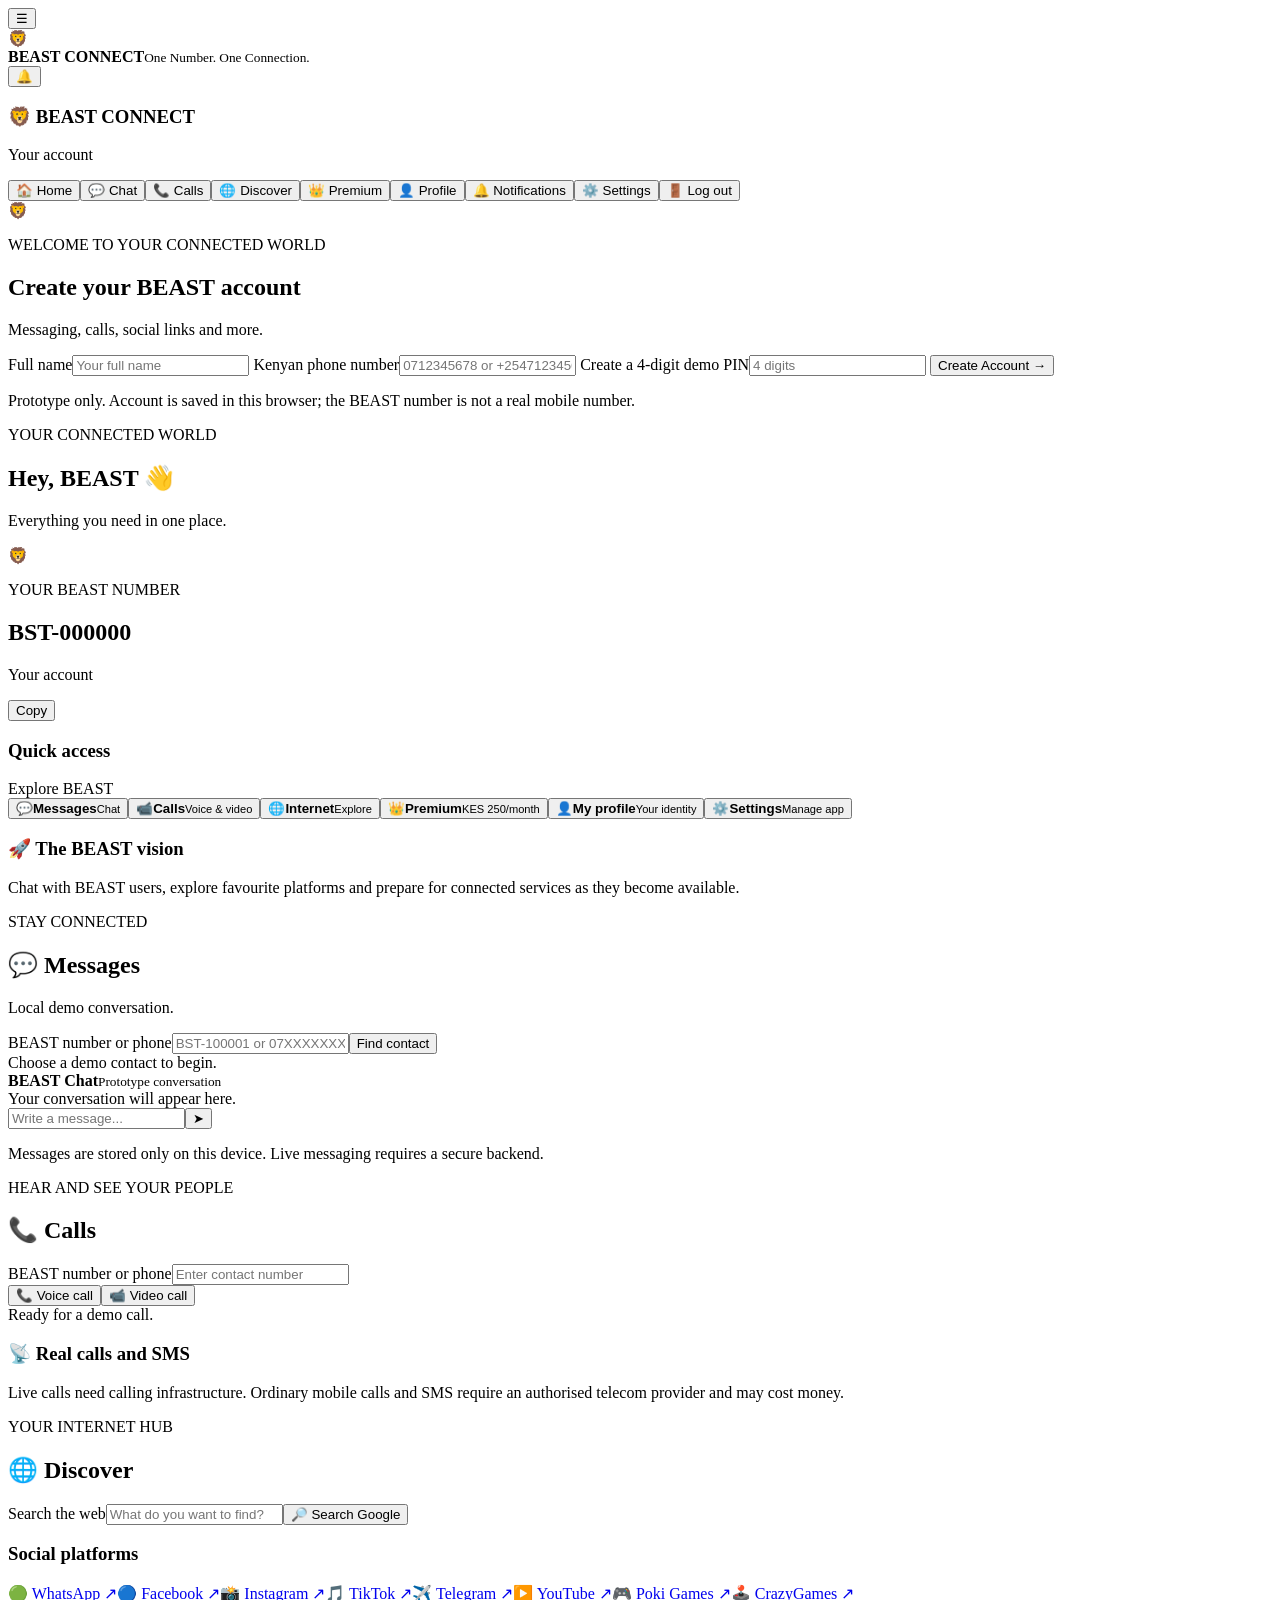
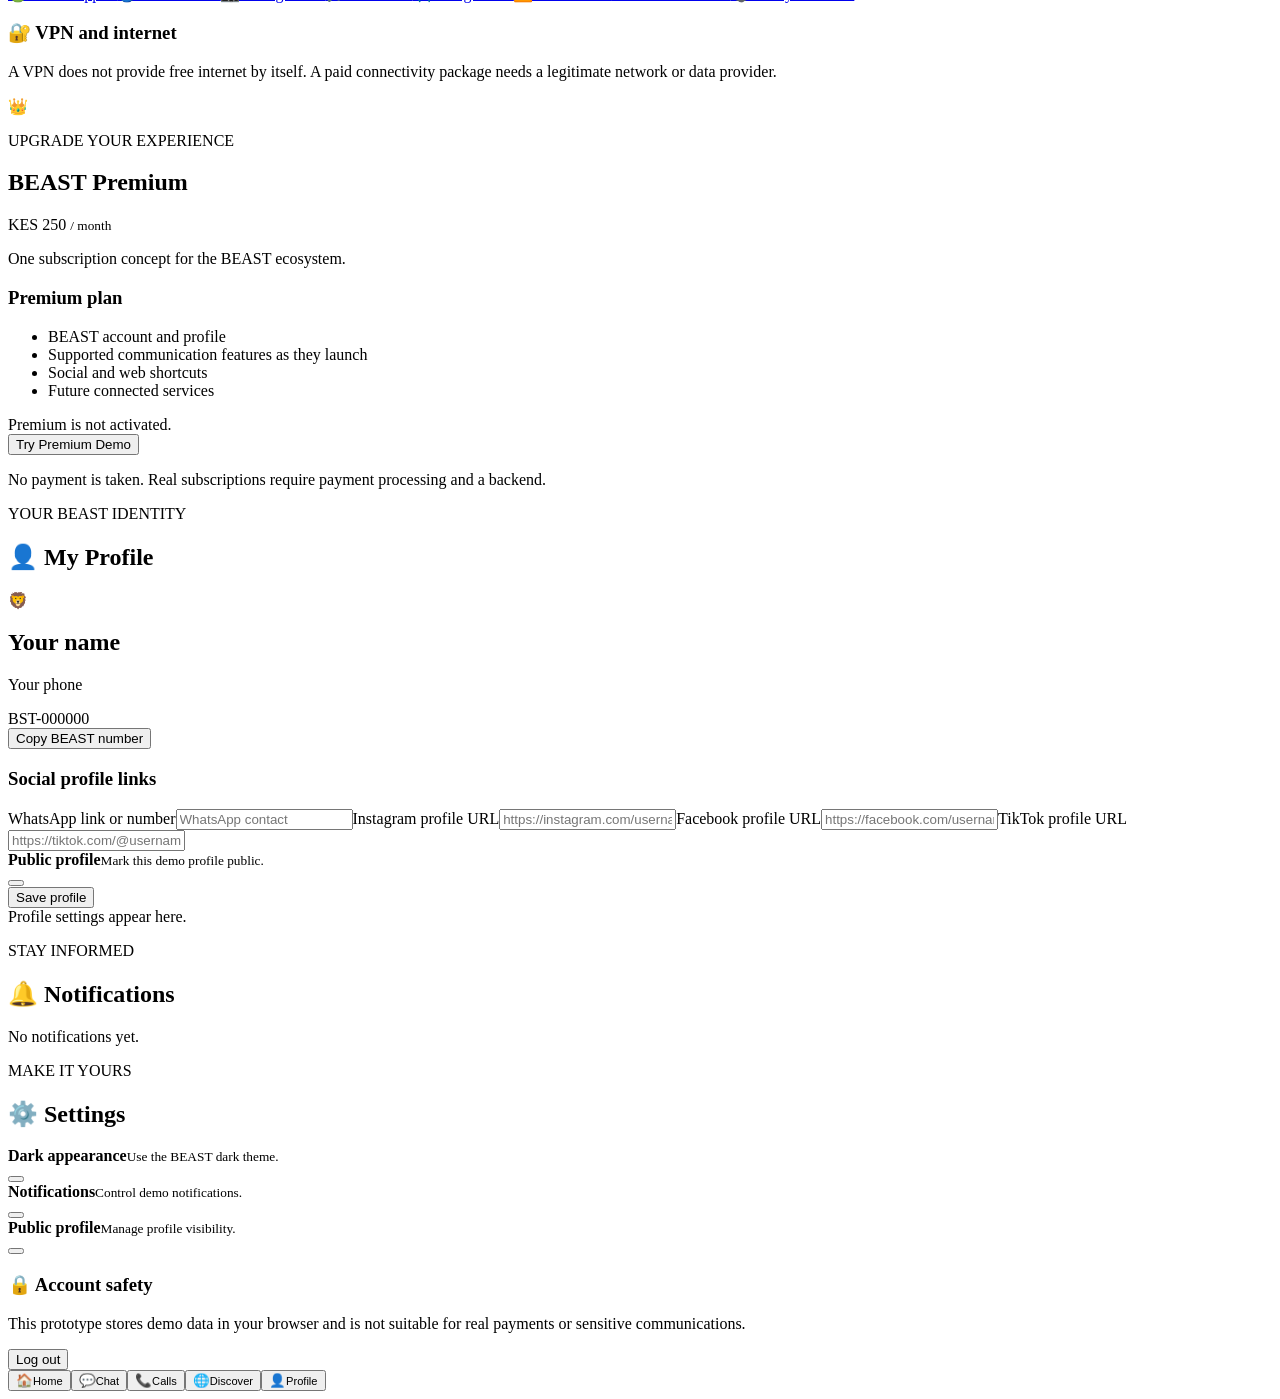
==== index.html @ 881a9bfa "Rename index-3.html to index.html" ====
<!doctype html>
<html lang="en"><head>
<meta charset="utf-8"><meta name="viewport" content="width=device-width,initial-scale=1">
<meta name="theme-color" content="#07110d"><title>BEAST CONNECT</title>
<link rel="stylesheet" href="style.css"><script src="app.js" defer></script>
</head><body>
<header class="topbar"><button id="menuBtn" class="icon" aria-label="Menu">☰</button><div class="brand">🦁 <div><b>BEAST CONNECT</b><small>One Number. One Connection.</small></div></div><button id="notificationBtn" class="icon" aria-label="Notifications">🔔<i id="notificationDot"></i></button></header>
<div id="drawerBackdrop" class="backdrop"></div><aside id="drawer" class="drawer"><h3>🦁 BEAST CONNECT</h3><p id="drawerIdentity">Your account</p>
<button data-go="home">🏠 Home</button><button data-go="chat">💬 Chat</button><button data-go="calls">📞 Calls</button><button data-go="discover">🌐 Discover</button><button data-go="premium">👑 Premium</button><button data-go="profile">👤 Profile</button><button data-go="notifications">🔔 Notifications</button><button data-go="settings">⚙️ Settings</button><button id="logoutBtn">🚪 Log out</button></aside>
<main>
<section id="registerScreen" class="register"><form id="registerForm" class="card register-card"><div class="logo">🦁</div><p class="eyebrow">WELCOME TO YOUR CONNECTED WORLD</p><h2>Create your BEAST account</h2><p class="muted">Messaging, calls, social links and more.</p>
<label for="registerName">Full name</label><input id="registerName" required maxlength="60" autocomplete="name" placeholder="Your full name">
<label for="registerPhone">Kenyan phone number</label><input id="registerPhone" required autocomplete="tel" placeholder="0712345678 or +254712345678">
<label for="registerPin">Create a 4-digit demo PIN</label><input id="registerPin" required type="password" inputmode="numeric" maxlength="4" pattern="[0-9]{4}" placeholder="4 digits">
<button id="registerBtn" class="primary" type="submit">Create Account →</button><p class="tiny">Prototype only. Account is saved in this browser; the BEAST number is not a real mobile number.</p></form></section>
<div id="appContent" class="hidden">
<section id="home" class="screen active"><div class="welcome"><div><p class="eyebrow">YOUR CONNECTED WORLD</p><h2>Hey, <span id="greeting">BEAST</span> 👋</h2><p class="muted">Everything you need in one place.</p></div><div id="homeAvatar" class="avatar">🦁</div></div>
<div class="number-card"><div><p class="eyebrow">YOUR BEAST NUMBER</p><h2 id="homeBeastNumber">BST-000000</h2><p id="homeUserName">Your account</p></div><button id="copyNumberBtn" class="light">Copy</button></div>
<div class="section-title"><h3>Quick access</h3><span>Explore BEAST</span></div><div class="grid">
<button class="tile" data-go="chat"><span>💬</span><b>Messages</b><small>Chat</small></button><button class="tile" data-go="calls"><span>📹</span><b>Calls</b><small>Voice &amp; video</small></button><button class="tile" data-go="discover"><span>🌐</span><b>Internet</b><small>Explore</small></button><button class="tile" data-go="premium"><span>👑</span><b>Premium</b><small>KES 250/month</small></button><button class="tile" data-go="profile"><span>👤</span><b>My profile</b><small>Your identity</small></button><button class="tile" data-go="settings"><span>⚙️</span><b>Settings</b><small>Manage app</small></button></div>
<div class="panel"><h3>🚀 The BEAST vision</h3><p>Chat with BEAST users, explore favourite platforms and prepare for connected services as they become available.</p></div></section>
<section id="chat" class="screen"><p class="eyebrow">STAY CONNECTED</p><h2>💬 Messages</h2><p class="muted">Local demo conversation.</p><div class="panel"><label for="contactSearch">BEAST number or phone</label><input id="contactSearch" placeholder="BST-100001 or 07XXXXXXXX"><button id="searchContactBtn" class="primary">Find contact</button><div id="contactSearchResult" class="result">Choose a demo contact to begin.</div></div>
<div class="chat panel"><div class="chat-head"><b id="chatContactName">BEAST Chat</b><small>Prototype conversation</small></div><div id="chatWindow" class="chat-window"><div class="empty">Your conversation will appear here.</div></div><form id="chatForm" class="chat-form"><input id="chatMessage" placeholder="Write a message..." maxlength="1000"><button type="submit">➤</button></form></div><p class="tiny">Messages are stored only on this device. Live messaging requires a secure backend.</p></section>
<section id="calls" class="screen"><p class="eyebrow">HEAR AND SEE YOUR PEOPLE</p><h2>📞 Calls</h2><div class="panel"><label for="callNumber">BEAST number or phone</label><input id="callNumber" placeholder="Enter contact number"><div class="two"><button id="voiceCallBtn" class="primary">📞 Voice call</button><button id="videoCallBtn" class="secondary">📹 Video call</button></div><div id="callStatus" class="result">Ready for a demo call.</div></div><div class="panel"><h3>📡 Real calls and SMS</h3><p>Live calls need calling infrastructure. Ordinary mobile calls and SMS require an authorised telecom provider and may cost money.</p></div></section>
<section id="discover" class="screen"><p class="eyebrow">YOUR INTERNET HUB</p><h2>🌐 Discover</h2><div class="panel"><label for="webSearch">Search the web</label><input id="webSearch" type="search" placeholder="What do you want to find?"><button id="googleSearchBtn" class="primary">🔎 Search Google</button></div>
<div class="section-title"><h3>Social platforms</h3></div><div class="platforms"><a href="https://www.whatsapp.com/" target="_blank" rel="noopener">🟢 WhatsApp ↗</a><a href="https://www.facebook.com/" target="_blank" rel="noopener">🔵 Facebook ↗</a><a href="https://www.instagram.com/" target="_blank" rel="noopener">📸 Instagram ↗</a><a href="https://www.tiktok.com/" target="_blank" rel="noopener">🎵 TikTok ↗</a><a href="https://web.telegram.org/" target="_blank" rel="noopener">✈️ Telegram ↗</a><a href="https://www.youtube.com/" target="_blank" rel="noopener">▶️ YouTube ↗</a><a href="https://poki.com/" target="_blank" rel="noopener">🎮 Poki Games ↗</a><a href="https://www.crazygames.com/" target="_blank" rel="noopener">🕹️ CrazyGames ↗</a></div><div class="panel"><h3>🔐 VPN and internet</h3><p>A VPN does not provide free internet by itself. A paid connectivity package needs a legitimate network or data provider.</p></div></section>
<section id="premium" class="screen"><div class="premium"><div class="crown">👑</div><p class="eyebrow">UPGRADE YOUR EXPERIENCE</p><h2>BEAST Premium</h2><div class="price">KES 250 <small>/ month</small></div><p>One subscription concept for the BEAST ecosystem.</p></div><div class="panel"><h3>Premium plan</h3><ul><li>BEAST account and profile</li><li>Supported communication features as they launch</li><li>Social and web shortcuts</li><li>Future connected services</li></ul><div id="subscriptionStatus" class="result">Premium is not activated.</div><button id="subscribeBtn" class="primary">Try Premium Demo</button><p class="tiny">No payment is taken. Real subscriptions require payment processing and a backend.</p></div></section>
<section id="profile" class="screen"><p class="eyebrow">YOUR BEAST IDENTITY</p><h2>👤 My Profile</h2><div class="profile"><div id="profileBigAvatar" class="profile-avatar">🦁</div><h2 id="profileName">Your name</h2><p id="profilePhone" class="muted">Your phone</p><div id="profileBeastNumber" class="profile-number">BST-000000</div><button id="copyProfileNumber" class="secondary">Copy BEAST number</button></div>
<div class="panel"><h3>Social profile links</h3><label for="profileWhatsapp">WhatsApp link or number</label><input id="profileWhatsapp" placeholder="WhatsApp contact"><label for="profileInstagram">Instagram profile URL</label><input id="profileInstagram" type="url" placeholder="https://instagram.com/username"><label for="profileFacebook">Facebook profile URL</label><input id="profileFacebook" type="url" placeholder="https://facebook.com/username"><label for="profileTiktok">TikTok profile URL</label><input id="profileTiktok" type="url" placeholder="https://tiktok.com/@username"><div class="setting-row"><div><b>Public profile</b><small>Mark this demo profile public.</small></div><button id="publicProfileToggle" class="toggle" aria-pressed="false"></button></div><button id="saveProfileBtn" class="primary">Save profile</button><div id="publicProfileResult" class="result">Profile settings appear here.</div></div></section>
<section id="notifications" class="screen"><p class="eyebrow">STAY INFORMED</p><h2>🔔 Notifications</h2><div id="notificationList" class="notifications"><div class="empty">No notifications yet.</div></div></section>
<section id="settings" class="screen"><p class="eyebrow">MAKE IT YOURS</p><h2>⚙️ Settings</h2><div class="panel"><div class="setting-row"><div><b>Dark appearance</b><small>Use the BEAST dark theme.</small></div><button id="themeToggle" class="toggle on" aria-pressed="true"></button></div><div class="setting-row"><div><b>Notifications</b><small>Control demo notifications.</small></div><button id="notificationsToggle" class="toggle on" aria-pressed="true"></button></div><div class="setting-row"><div><b>Public profile</b><small>Manage profile visibility.</small></div><button id="settingsPublicToggle" class="toggle" aria-pressed="false"></button></div></div><div class="panel warning"><h3>🔒 Account safety</h3><p>This prototype stores demo data in your browser and is not suitable for real payments or sensitive communications.</p></div><button id="logoutBtnSettings" class="secondary">Log out</button></section>
</div></main>
<nav id="bottomNav" class="bottom-nav hidden"><button data-screen="home" class="active"><span>🏠</span><small>Home</small></button><button data-screen="chat"><span>💬</span><small>Chat</small></button><button data-screen="calls"><span>📞</span><small>Calls</small></button><button data-screen="discover"><span>🌐</span><small>Discover</small></button><button data-screen="profile"><span>👤</span><small>Profile</small></button></nav>
<div id="toast" class="toast" role="status" aria-live="polite"></div>
</body></html>
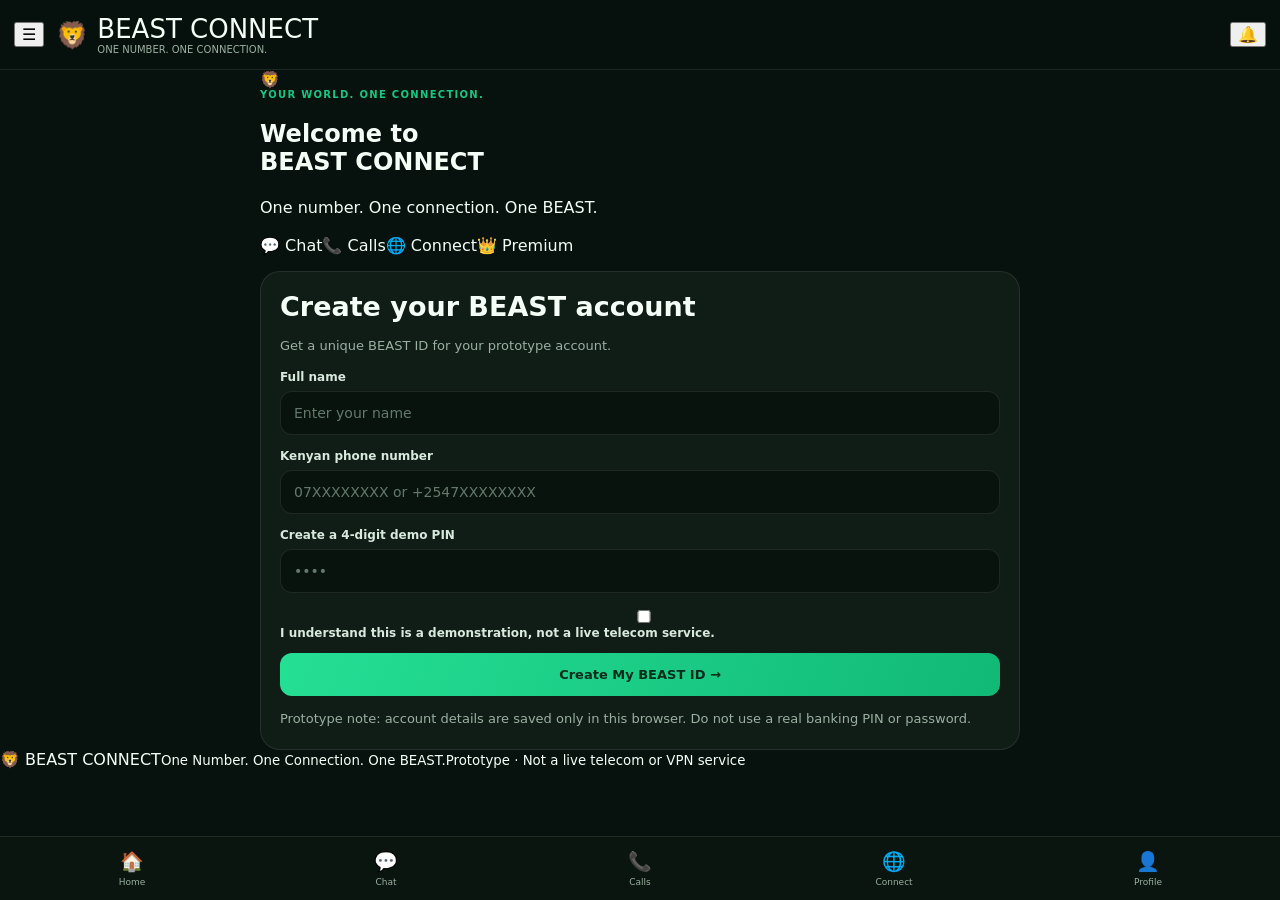
==== commit dd06bea7: "Update index.html" ====
--- a/index.html
+++ b/index.html
@@ -1,35 +1,254 @@
-<!doctype html>
-<html lang="en"><head>
-<meta charset="utf-8"><meta name="viewport" content="width=device-width,initial-scale=1">
-<meta name="theme-color" content="#07110d"><title>BEAST CONNECT</title>
-<link rel="stylesheet" href="style.css"><script src="app.js" defer></script>
-</head><body>
-<header class="topbar"><button id="menuBtn" class="icon" aria-label="Menu">☰</button><div class="brand">🦁 <div><b>BEAST CONNECT</b><small>One Number. One Connection.</small></div></div><button id="notificationBtn" class="icon" aria-label="Notifications">🔔<i id="notificationDot"></i></button></header>
-<div id="drawerBackdrop" class="backdrop"></div><aside id="drawer" class="drawer"><h3>🦁 BEAST CONNECT</h3><p id="drawerIdentity">Your account</p>
-<button data-go="home">🏠 Home</button><button data-go="chat">💬 Chat</button><button data-go="calls">📞 Calls</button><button data-go="discover">🌐 Discover</button><button data-go="premium">👑 Premium</button><button data-go="profile">👤 Profile</button><button data-go="notifications">🔔 Notifications</button><button data-go="settings">⚙️ Settings</button><button id="logoutBtn">🚪 Log out</button></aside>
-<main>
-<section id="registerScreen" class="register"><form id="registerForm" class="card register-card"><div class="logo">🦁</div><p class="eyebrow">WELCOME TO YOUR CONNECTED WORLD</p><h2>Create your BEAST account</h2><p class="muted">Messaging, calls, social links and more.</p>
-<label for="registerName">Full name</label><input id="registerName" required maxlength="60" autocomplete="name" placeholder="Your full name">
-<label for="registerPhone">Kenyan phone number</label><input id="registerPhone" required autocomplete="tel" placeholder="0712345678 or +254712345678">
-<label for="registerPin">Create a 4-digit demo PIN</label><input id="registerPin" required type="password" inputmode="numeric" maxlength="4" pattern="[0-9]{4}" placeholder="4 digits">
-<button id="registerBtn" class="primary" type="submit">Create Account →</button><p class="tiny">Prototype only. Account is saved in this browser; the BEAST number is not a real mobile number.</p></form></section>
-<div id="appContent" class="hidden">
-<section id="home" class="screen active"><div class="welcome"><div><p class="eyebrow">YOUR CONNECTED WORLD</p><h2>Hey, <span id="greeting">BEAST</span> 👋</h2><p class="muted">Everything you need in one place.</p></div><div id="homeAvatar" class="avatar">🦁</div></div>
-<div class="number-card"><div><p class="eyebrow">YOUR BEAST NUMBER</p><h2 id="homeBeastNumber">BST-000000</h2><p id="homeUserName">Your account</p></div><button id="copyNumberBtn" class="light">Copy</button></div>
-<div class="section-title"><h3>Quick access</h3><span>Explore BEAST</span></div><div class="grid">
-<button class="tile" data-go="chat"><span>💬</span><b>Messages</b><small>Chat</small></button><button class="tile" data-go="calls"><span>📹</span><b>Calls</b><small>Voice &amp; video</small></button><button class="tile" data-go="discover"><span>🌐</span><b>Internet</b><small>Explore</small></button><button class="tile" data-go="premium"><span>👑</span><b>Premium</b><small>KES 250/month</small></button><button class="tile" data-go="profile"><span>👤</span><b>My profile</b><small>Your identity</small></button><button class="tile" data-go="settings"><span>⚙️</span><b>Settings</b><small>Manage app</small></button></div>
-<div class="panel"><h3>🚀 The BEAST vision</h3><p>Chat with BEAST users, explore favourite platforms and prepare for connected services as they become available.</p></div></section>
-<section id="chat" class="screen"><p class="eyebrow">STAY CONNECTED</p><h2>💬 Messages</h2><p class="muted">Local demo conversation.</p><div class="panel"><label for="contactSearch">BEAST number or phone</label><input id="contactSearch" placeholder="BST-100001 or 07XXXXXXXX"><button id="searchContactBtn" class="primary">Find contact</button><div id="contactSearchResult" class="result">Choose a demo contact to begin.</div></div>
-<div class="chat panel"><div class="chat-head"><b id="chatContactName">BEAST Chat</b><small>Prototype conversation</small></div><div id="chatWindow" class="chat-window"><div class="empty">Your conversation will appear here.</div></div><form id="chatForm" class="chat-form"><input id="chatMessage" placeholder="Write a message..." maxlength="1000"><button type="submit">➤</button></form></div><p class="tiny">Messages are stored only on this device. Live messaging requires a secure backend.</p></section>
-<section id="calls" class="screen"><p class="eyebrow">HEAR AND SEE YOUR PEOPLE</p><h2>📞 Calls</h2><div class="panel"><label for="callNumber">BEAST number or phone</label><input id="callNumber" placeholder="Enter contact number"><div class="two"><button id="voiceCallBtn" class="primary">📞 Voice call</button><button id="videoCallBtn" class="secondary">📹 Video call</button></div><div id="callStatus" class="result">Ready for a demo call.</div></div><div class="panel"><h3>📡 Real calls and SMS</h3><p>Live calls need calling infrastructure. Ordinary mobile calls and SMS require an authorised telecom provider and may cost money.</p></div></section>
-<section id="discover" class="screen"><p class="eyebrow">YOUR INTERNET HUB</p><h2>🌐 Discover</h2><div class="panel"><label for="webSearch">Search the web</label><input id="webSearch" type="search" placeholder="What do you want to find?"><button id="googleSearchBtn" class="primary">🔎 Search Google</button></div>
-<div class="section-title"><h3>Social platforms</h3></div><div class="platforms"><a href="https://www.whatsapp.com/" target="_blank" rel="noopener">🟢 WhatsApp ↗</a><a href="https://www.facebook.com/" target="_blank" rel="noopener">🔵 Facebook ↗</a><a href="https://www.instagram.com/" target="_blank" rel="noopener">📸 Instagram ↗</a><a href="https://www.tiktok.com/" target="_blank" rel="noopener">🎵 TikTok ↗</a><a href="https://web.telegram.org/" target="_blank" rel="noopener">✈️ Telegram ↗</a><a href="https://www.youtube.com/" target="_blank" rel="noopener">▶️ YouTube ↗</a><a href="https://poki.com/" target="_blank" rel="noopener">🎮 Poki Games ↗</a><a href="https://www.crazygames.com/" target="_blank" rel="noopener">🕹️ CrazyGames ↗</a></div><div class="panel"><h3>🔐 VPN and internet</h3><p>A VPN does not provide free internet by itself. A paid connectivity package needs a legitimate network or data provider.</p></div></section>
-<section id="premium" class="screen"><div class="premium"><div class="crown">👑</div><p class="eyebrow">UPGRADE YOUR EXPERIENCE</p><h2>BEAST Premium</h2><div class="price">KES 250 <small>/ month</small></div><p>One subscription concept for the BEAST ecosystem.</p></div><div class="panel"><h3>Premium plan</h3><ul><li>BEAST account and profile</li><li>Supported communication features as they launch</li><li>Social and web shortcuts</li><li>Future connected services</li></ul><div id="subscriptionStatus" class="result">Premium is not activated.</div><button id="subscribeBtn" class="primary">Try Premium Demo</button><p class="tiny">No payment is taken. Real subscriptions require payment processing and a backend.</p></div></section>
-<section id="profile" class="screen"><p class="eyebrow">YOUR BEAST IDENTITY</p><h2>👤 My Profile</h2><div class="profile"><div id="profileBigAvatar" class="profile-avatar">🦁</div><h2 id="profileName">Your name</h2><p id="profilePhone" class="muted">Your phone</p><div id="profileBeastNumber" class="profile-number">BST-000000</div><button id="copyProfileNumber" class="secondary">Copy BEAST number</button></div>
-<div class="panel"><h3>Social profile links</h3><label for="profileWhatsapp">WhatsApp link or number</label><input id="profileWhatsapp" placeholder="WhatsApp contact"><label for="profileInstagram">Instagram profile URL</label><input id="profileInstagram" type="url" placeholder="https://instagram.com/username"><label for="profileFacebook">Facebook profile URL</label><input id="profileFacebook" type="url" placeholder="https://facebook.com/username"><label for="profileTiktok">TikTok profile URL</label><input id="profileTiktok" type="url" placeholder="https://tiktok.com/@username"><div class="setting-row"><div><b>Public profile</b><small>Mark this demo profile public.</small></div><button id="publicProfileToggle" class="toggle" aria-pressed="false"></button></div><button id="saveProfileBtn" class="primary">Save profile</button><div id="publicProfileResult" class="result">Profile settings appear here.</div></div></section>
-<section id="notifications" class="screen"><p class="eyebrow">STAY INFORMED</p><h2>🔔 Notifications</h2><div id="notificationList" class="notifications"><div class="empty">No notifications yet.</div></div></section>
-<section id="settings" class="screen"><p class="eyebrow">MAKE IT YOURS</p><h2>⚙️ Settings</h2><div class="panel"><div class="setting-row"><div><b>Dark appearance</b><small>Use the BEAST dark theme.</small></div><button id="themeToggle" class="toggle on" aria-pressed="true"></button></div><div class="setting-row"><div><b>Notifications</b><small>Control demo notifications.</small></div><button id="notificationsToggle" class="toggle on" aria-pressed="true"></button></div><div class="setting-row"><div><b>Public profile</b><small>Manage profile visibility.</small></div><button id="settingsPublicToggle" class="toggle" aria-pressed="false"></button></div></div><div class="panel warning"><h3>🔒 Account safety</h3><p>This prototype stores demo data in your browser and is not suitable for real payments or sensitive communications.</p></div><button id="logoutBtnSettings" class="secondary">Log out</button></section>
-</div></main>
-<nav id="bottomNav" class="bottom-nav hidden"><button data-screen="home" class="active"><span>🏠</span><small>Home</small></button><button data-screen="chat"><span>💬</span><small>Chat</small></button><button data-screen="calls"><span>📞</span><small>Calls</small></button><button data-screen="discover"><span>🌐</span><small>Discover</small></button><button data-screen="profile"><span>👤</span><small>Profile</small></button></nav>
-<div id="toast" class="toast" role="status" aria-live="polite"></div>
-</body></html>
+<!DOCTYPE html>
+<html lang="en">
+<head>
+  <meta charset="UTF-8">
+  <meta name="viewport" content="width=device-width, initial-scale=1.0">
+  <meta name="theme-color" content="#071b13">
+  <meta name="description" content="BEAST CONNECT — One Number. One Connection. One BEAST.">
+  <title>BEAST CONNECT</title>
+  <link rel="stylesheet" href="style.css">
+  <script src="app.js" defer></script>
+</head>
+<body>
+  <div id="toast" class="toast" role="status"></div>
+
+  <header class="topbar">
+    <button class="icon-btn" id="menuBtn" aria-label="Open menu">☰</button>
+    <a href="#" class="brand" data-page="home">
+      <span class="brand-icon">🦁</span>
+      <span>BEAST<span class="green-text"> CONNECT</span><small>ONE NUMBER. ONE CONNECTION.</small></span>
+    </a>
+    <button class="icon-btn" id="notificationBtn" aria-label="Notifications">🔔</button>
+  </header>
+
+  <aside id="drawer" class="drawer">
+    <div class="drawer-head">
+      <div class="avatar">🦁</div>
+      <strong id="drawerName">Welcome to BEAST</strong>
+      <small id="drawerNumber">Your connection starts here</small>
+    </div>
+    <button data-page="home">🏠 Home</button>
+    <button data-page="chats">💬 Messages</button>
+    <button data-page="calls">📞 Calls</button>
+    <button data-page="connect">🌐 Connect</button>
+    <button data-page="premium">👑 Premium</button>
+    <button data-page="profile">👤 My Profile</button>
+    <button data-page="settings">⚙️ Settings</button>
+    <button id="drawerLogout" class="danger hidden">↪ Log out</button>
+    <p class="drawer-note">BEAST CONNECT · Demo prototype</p>
+  </aside>
+  <div id="overlay" class="overlay"></div>
+
+  <main>
+    <section id="welcomePage" class="page">
+      <div class="hero">
+        <div class="hero-logo">🦁</div>
+        <div class="eyebrow">YOUR WORLD. ONE CONNECTION.</div>
+        <h1>Welcome to<br><span class="green-text">BEAST CONNECT</span></h1>
+        <p>One number. One connection. One BEAST.</p>
+        <div class="feature-pills">
+          <span>💬 Chat</span><span>📞 Calls</span><span>🌐 Connect</span><span>👑 Premium</span>
+        </div>
+      </div>
+
+      <div class="panel">
+        <h2>Create your BEAST account</h2>
+        <p class="muted">Get a unique BEAST ID for your prototype account.</p>
+        <form id="registerForm">
+          <label for="fullName">Full name</label>
+          <input id="fullName" name="fullName" placeholder="Enter your name" maxlength="60" required>
+
+          <label for="phone">Kenyan phone number</label>
+          <input id="phone" name="phone" type="tel" inputmode="tel" placeholder="07XXXXXXXX or +2547XXXXXXXX" required>
+
+          <label for="pin">Create a 4-digit demo PIN</label>
+          <input id="pin" name="pin" type="password" inputmode="numeric" pattern="[0-9]{4}" maxlength="4" placeholder="••••" required>
+
+          <label class="check-row">
+            <input id="agree" type="checkbox" required>
+            <span>I understand this is a demonstration, not a live telecom service.</span>
+          </label>
+          <button class="btn primary full" type="submit">Create My BEAST ID →</button>
+        </form>
+        <p class="tiny">Prototype note: account details are saved only in this browser. Do not use a real banking PIN or password.</p>
+      </div>
+    </section>
+
+    <section id="homePage" class="page hidden">
+      <div class="welcome-line">
+        <div><div class="eyebrow">YOUR DIGITAL WORLD</div><h1>Hello, <span id="userGreeting">BEAST</span> 👋</h1></div>
+        <div class="avatar">🦁</div>
+      </div>
+
+      <div class="id-card">
+        <div class="id-card-top"><span>🦁 BEAST CONNECT ID</span><span class="status-dot">● DEMO</span></div>
+        <div id="beastNumber" class="beast-number">BST-100001</div>
+        <div id="accountName" class="id-card-name">BEAST MEMBER</div>
+        <div class="id-card-bottom"><span>YOUR UNIQUE PROTOTYPE ID</span><button id="copyIdBtn">Copy ID</button></div>
+      </div>
+
+      <div class="section-title"><h2>Quick connection</h2><span>EXPLORE</span></div>
+      <div class="quick-grid">
+        <button class="quick-card" data-page="chats"><span>💬</span><strong>Messages</strong><small>Demo chat</small></button>
+        <button class="quick-card" data-page="calls"><span>📞</span><strong>Calls</strong><small>Call options</small></button>
+        <button class="quick-card" data-page="connect"><span>🌐</span><strong>Internet</strong><small>Explore links</small></button>
+        <button class="quick-card" data-page="premium"><span>👑</span><strong>Premium</strong><small>KES 250/month</small></button>
+      </div>
+
+      <div class="section-title"><h2>Your services</h2><span>ALL IN ONE</span></div>
+      <div class="service-list">
+        <button class="service-row" data-page="chats"><span class="service-icon">💬</span><span><strong>BEAST Messages</strong><small>Try a local demo conversation</small></span><b>›</b></button>
+        <button class="service-row" data-page="calls"><span class="service-icon">🎥</span><span><strong>Voice & Video Calls</strong><small>Explore calling options</small></span><b>›</b></button>
+        <button class="service-row" data-page="connect"><span class="service-icon">🔗</span><span><strong>Social & Web</strong><small>Open your favourite platforms</small></span><b>›</b></button>
+        <button class="service-row" data-page="profile"><span class="service-icon">👤</span><span><strong>My Account</strong><small>View your profile</small></span><b>›</b></button>
+      </div>
+
+      <div class="notice">ℹ️ <span>BEAST ID is currently a demo identifier, not a real mobile number. Live services are not activated.</span></div>
+    </section>
+
+    <section id="chatsPage" class="page hidden">
+      <div class="page-heading"><div class="eyebrow">STAY CONNECTED</div><h1>💬 Messages</h1><p>Try the local chat demonstration.</p></div>
+      <div class="panel">
+        <div class="demo-label">LOCAL DEMO CHAT</div>
+        <div id="chatMessages" class="chat-messages">
+          <div class="chat-bubble received"><small>BEAST ASSISTANT</small><p>Welcome! This is a local demonstration. Real users cannot receive these messages yet.</p></div>
+        </div>
+        <form id="chatForm" class="chat-form">
+          <input id="chatInput" placeholder="Write a demo message..." maxlength="500" required>
+          <button class="btn primary" type="submit">Send</button>
+        </form>
+        <p class="tiny">Messages stay in this browser and are not sent over the internet.</p>
+      </div>
+      <div class="panel">
+        <h3>Connect with a BEAST ID</h3>
+        <label for="recipientId">Recipient BEAST ID</label>
+        <input id="recipientId" placeholder="e.g. BST-100002">
+        <button id="startChatBtn" class="btn secondary full">Start Demo Chat</button>
+      </div>
+    </section>
+
+    <section id="callsPage" class="page hidden">
+      <div class="page-heading"><div class="eyebrow">TALK TO YOUR WORLD</div><h1>📞 Calls</h1><p>Choose how you want to connect.</p></div>
+      <div class="service-list">
+        <button class="service-row" id="beastCallBtn"><span class="service-icon">📞</span><span><strong>BEAST-to-BEAST Call</strong><small>Prototype calling interface</small></span><b>›</b></button>
+        <button class="service-row" id="videoCallBtn"><span class="service-icon">🎥</span><span><strong>Video Call</strong><small>Video calling requires a live service</small></span><b>›</b></button>
+        <button class="service-row" id="phoneCallBtn"><span class="service-icon">📱</span><span><strong>Call a Phone Number</strong><small>Use your phone's calling app</small></span><b>›</b></button>
+      </div>
+      <div class="panel">
+        <h3>Start a demo call</h3>
+        <label for="callId">BEAST ID or phone number</label>
+        <input id="callId" placeholder="Enter ID or phone number">
+        <button id="startCallBtn" class="btn primary full">Open Call Options</button>
+        <p class="tiny">This prototype cannot connect or carry live calls.</p>
+      </div>
+    </section>
+
+    <section id="connectPage" class="page hidden">
+      <div class="page-heading"><div class="eyebrow">YOUR DIGITAL WORLD</div><h1>🌐 Connect</h1><p>Access web services from one place.</p></div>
+      <div class="panel">
+        <h3>🔎 Search the web</h3>
+        <form id="searchForm" class="search-form">
+          <input id="searchInput" placeholder="Search Google..." maxlength="200" required>
+          <button class="btn primary" type="submit">Search</button>
+        </form>
+      </div>
+      <div class="section-title"><h2>Social platforms</h2></div>
+      <div class="quick-grid social-grid">
+        <a class="quick-card" href="https://www.whatsapp.com/" target="_blank" rel="noopener noreferrer"><span>🟢</span><strong>WhatsApp</strong><small>Open platform</small></a>
+        <a class="quick-card" href="https://www.instagram.com/" target="_blank" rel="noopener noreferrer"><span>📸</span><strong>Instagram</strong><small>Open platform</small></a>
+        <a class="quick-card" href="https://www.facebook.com/" target="_blank" rel="noopener noreferrer"><span>🔵</span><strong>Facebook</strong><small>Open platform</small></a>
+        <a class="quick-card" href="https://www.tiktok.com/" target="_blank" rel="noopener noreferrer"><span>🎵</span><strong>TikTok</strong><small>Open platform</small></a>
+        <a class="quick-card" href="https://web.telegram.org/" target="_blank" rel="noopener noreferrer"><span>✈️</span><strong>Telegram</strong><small>Open platform</small></a>
+        <a class="quick-card" href="https://www.youtube.com/" target="_blank" rel="noopener noreferrer"><span>▶️</span><strong>YouTube</strong><small>Watch videos</small></a>
+      </div>
+      <div class="section-title"><h2>Games & entertainment</h2></div>
+      <div class="quick-grid">
+        <a class="quick-card" href="https://poki.com/" target="_blank" rel="noopener noreferrer"><span>🎮</span><strong>Poki Games</strong><small>Play online</small></a>
+        <a class="quick-card" href="https://www.crazygames.com/" target="_blank" rel="noopener noreferrer"><span>🕹️</span><strong>CrazyGames</strong><small>Play online</small></a>
+        <a class="quick-card" href="https://www.google.com/" target="_blank" rel="noopener noreferrer"><span>🔍</span><strong>Google</strong><small>Explore the web</small></a>
+        <a class="quick-card" href="https://maps.google.com/" target="_blank" rel="noopener noreferrer"><span>🗺️</span><strong>Maps</strong><small>Find places</small></a>
+      </div>
+      <div class="panel premium-banner">
+        <div class="crown">👑</div><div><h3>BEAST Premium</h3><p>Planned subscription: KES 250/month.</p></div>
+        <button class="btn primary" data-page="premium">Explore</button>
+      </div>
+      <div class="notice">🌐 Opening these platforms uses your existing internet connection and may require their own accounts or subscriptions. BEAST CONNECT does not currently provide VPN or free internet access.</div>
+    </section>
+
+    <section id="premiumPage" class="page hidden">
+      <div class="premium-hero">
+        <div class="crown">👑</div>
+        <div class="eyebrow">LEVEL UP YOUR CONNECTION</div>
+        <h1>BEAST <span class="green-text">PREMIUM</span></h1>
+        <p>One planned package for your digital world.</p>
+        <div class="price">KES 250 <small>/ month</small></div>
+        <span class="demo-label">PROPOSED PRICE · DEMO ONLY</span>
+      </div>
+      <div class="panel">
+        <h2>Planned Premium benefits</h2>
+        <div class="benefit">✓ One BEAST profile</div>
+        <div class="benefit">✓ Easier access to BEAST services</div>
+        <div class="benefit">✓ Planned chat and calling features</div>
+        <div class="benefit">✓ Planned connectivity options</div>
+        <div class="benefit">✓ Future Android app integration</div>
+        <button id="premiumBtn" class="btn primary full">Try Premium Demo</button>
+        <p class="tiny">No money will be charged. M-PESA payments, automatic subscription activation, VPN servers, and live telecom services are not connected yet.</p>
+      </div>
+      <div class="notice">Important: a VPN does not provide free internet by itself. A real connectivity package requires network capacity, a VPN service, billing, and the appropriate provider agreements.</div>
+    </section>
+
+    <section id="profilePage" class="page hidden">
+      <div class="page-heading"><div class="eyebrow">YOUR BEAST ACCOUNT</div><h1>👤 My Profile</h1><p>Manage your prototype profile.</p></div>
+      <div class="profile-card">
+        <div class="avatar large">🦁</div>
+        <h2 id="profileName">BEAST MEMBER</h2>
+        <p id="profilePhone" class="muted">Phone not set</p>
+        <div class="id-chip" id="profileId">BST-100001</div>
+      </div>
+      <div class="panel">
+        <h3>Account details</h3>
+        <div class="detail-row"><span>Account type</span><strong>Demo Member</strong></div>
+        <div class="detail-row"><span>BEAST ID</span><strong id="profileIdDetail">BST-100001</strong></div>
+        <div class="detail-row"><span>Subscription</span><strong id="profilePlan">Free Demo</strong></div>
+        <div class="detail-row"><span>Account status</span><strong class="green-text">Local prototype</strong></div>
+      </div>
+      <button id="logoutBtn" class="btn danger-btn full">Log Out</button>
+    </section>
+
+    <section id="settingsPage" class="page hidden">
+      <div class="page-heading"><div class="eyebrow">MAKE IT YOURS</div><h1>⚙️ Settings</h1><p>Adjust your local app preferences.</p></div>
+      <div class="panel">
+        <div class="setting-row"><div><strong>Dark appearance</strong><small>Use the dark BEAST theme</small></div><label class="switch"><input type="checkbox" id="themeToggle" checked><span></span></label></div>
+        <div class="setting-row"><div><strong>In-app notifications</strong><small>Show prototype alerts</small></div><label class="switch"><input type="checkbox" id="notificationsToggle" checked><span></span></label></div>
+        <div class="setting-row"><div><strong>Connection status</strong><small>Demo interface only</small></div><span class="status-pill">DEMO</span></div>
+      </div>
+      <div class="panel">
+        <h3>About BEAST CONNECT</h3>
+        <p class="muted">A mobile-first prototype for a unified digital identity and connectivity platform.</p>
+        <div class="detail-row"><span>Version</span><strong>1.0 Demo</strong></div>
+        <div class="detail-row"><span>Storage</span><strong>This browser</strong></div>
+        <div class="detail-row"><span>Live telecom service</span><strong>Not connected</strong></div>
+      </div>
+      <button id="settingsLogoutBtn" class="btn danger-btn full">Log Out</button>
+    </section>
+
+    <section id="notificationsPage" class="page hidden">
+      <div class="page-heading"><div class="eyebrow">UPDATES</div><h1>🔔 Notifications</h1></div>
+      <div id="notificationList" class="panel">
+        <div class="notification-item"><span>🦁</span><div><strong>Welcome to BEAST CONNECT</strong><p>Your prototype connection starts here.</p><small>System message</small></div></div>
+        <div class="notification-item"><span>ℹ️</span><div><strong>Demo services</strong><p>Messages and calls are not live yet.</p><small>System message</small></div></div>
+      </div>
+    </section>
+  </main>
+
+  <nav class="bottom-nav">
+    <button data-page="home" class="active"><span>🏠</span><small>Home</small></button>
+    <button data-page="chats"><span>💬</span><small>Chat</small></button>
+    <button data-page="calls"><span>📞</span><small>Calls</small></button>
+    <button data-page="connect"><span>🌐</span><small>Connect</small></button>
+    <button data-page="profile"><span>👤</span><small>Profile</small></button>
+  </nav>
+
+  <footer><span>🦁 BEAST CONNECT</span><small>One Number. One Connection. One BEAST.</small><small>Prototype · Not a live telecom or VPN service</small></footer>
+</body>
+</html>
--- a/style.css
+++ b/style.css
@@ -0,0 +1,2 @@
+:root{--bg:#07110d;--surface:#101c16;--surface2:#17261d;--green:#16c784;--text:#f5fff8;--muted:#9bb0a2;--border:rgba(255,255,255,.09)}*{box-sizing:border-box}body{margin:0;min-height:100vh;padding-bottom:82px;background:var(--bg);color:var(--text);font-family:system-ui,-apple-system,"Segoe UI",sans-serif}button,input{font:inherit}button{cursor:pointer}a{color:inherit;text-decoration:none}.hidden{display:none!important}.topbar{height:70px;padding:0 14px;display:flex;align-items:center;gap:12px;position:sticky;top:0;z-index:20;background:#07110df2;border-bottom:1px solid var(--border)}.brand{display:flex;align-items:center;gap:9px;margin-right:auto;font-size:26px}.brand b,.brand small{display:block}.brand b{font-size:14px;letter-spacing:.7px}.brand small{font-size:10px;color:var(--muted)}.icon{height:42px;min-width:42px;border:1px solid var(--border);border-radius:13px;background:var(--surface);color:var(--text);font-size:20px;position:relative}#notificationDot{display:none;position:absolute;right:6px;top:6px;width:8px;height:8px;border-radius:50%;background:#f05252}#notificationDot.show{display:block}main{width:min(100% - 28px,760px);margin:auto}.screen{display:none;padding:24px 0}.screen.active{display:block}h2{font-size:27px;line-height:1.2;margin:0 0 10px}h3{font-size:17px;margin:0 0 12px}p{line-height:1.5}.muted,.tiny{color:var(--muted);font-size:12px}.tiny{font-size:10px;line-height:1.6}.eyebrow{color:var(--green);font-size:10px;font-weight:850;letter-spacing:1.3px;margin:0 0 9px}.register{min-height:calc(100vh - 120px);display:grid;place-items:center;padding:25px 0}.card,.panel{padding:19px;border:1px solid var(--border);border-radius:20px;background:var(--surface);margin-top:16px}.register-card{width:100%;max-width:440px;margin:0;padding:25px 20px}.register-card h2,.register-card>.muted,.register-card>.eyebrow{text-align:center}.logo{height:70px;width:70px;margin:0 auto 17px;display:grid;place-items:center;border-radius:23px;background:linear-gradient(140deg,#20d890,#075238);font-size:40px}.welcome{display:flex;align-items:center;justify-content:space-between;gap:12px;margin-bottom:22px}.avatar{width:55px;height:55px;border-radius:18px;background:#176a46;display:grid;place-items:center;font-size:28px}.number-card{display:flex;align-items:center;justify-content:space-between;gap:12px;padding:21px;border-radius:22px;background:linear-gradient(130deg,#0d8a59,#075238,#153e2f);margin-bottom:25px}.number-card h2{font-size:22px;overflow-wrap:anywhere;margin:0 0 5px}.number-card p:last-child{font-size:12px;margin:0}.light{border:0;border-radius:11px;background:#f3fff7;color:#06432b;padding:11px 14px;font-weight:800}.section-title{display:flex;align-items:center;justify-content:space-between;margin:22px 0 13px}.section-title h3{margin:0}.section-title span{font-size:11px;color:var(--muted)}.grid{display:grid;grid-template-columns:repeat(2,minmax(0,1fr));gap:11px}.tile{display:flex;flex-direction:column;align-items:flex-start;gap:6px;padding:16px 13px;border-radius:17px;border:1px solid var(--border);background:var(--surface);color:var(--text);text-align:left}.tile span{font-size:25px}.tile b{font-size:13px}.tile small{font-size:11px;color:var(--muted)}label{display:block;margin:14px 0 7px;font-size:12px;font-weight:700;color:#d8e9de}input{width:100%;padding:13px;border-radius:12px;border:1px solid var(--border);outline:none;background:#09130e;color:var(--text);font-size:14px}input:focus{border-color:var(--green)}input::placeholder{color:#63796b}.primary,.secondary{display:block;width:100%;padding:14px 15px;border-radius:12px;border:0;margin-top:13px;font-size:13px;font-weight:850}.primary{background:linear-gradient(110deg,#25df95,#11b976);color:#042c1b}.secondary{background:var(--surface2);color:var(--text);border:1px solid var(--border)}.result{padding:12px;margin-top:12px;border-radius:11px;background:#16c78412;border:1px solid #16c78435;color:#c7f8de;font-size:12px;line-height:1.5;overflow-wrap:anywhere}.panel p{font-size:13px;color:var(--muted);margin-bottom:0}.two{display:grid;grid-template-columns:1fr 1fr;gap:10px}.chat{padding:0;overflow:hidden}.chat-head{padding:14px;border-bottom:1px solid var(--border)}.chat-head b,.chat-head small{display:block}.chat-head small{font-size:10px;color:var(--muted);margin-top:4px}.chat-window{min-height:170px;max-height:350px;overflow-y:auto;padding:13px;display:flex;flex-direction:column;gap:9px}.empty{text-align:center;color:var(--muted);font-size:12px;padding:28px 10px}.message{max-width:85%;padding:10px 12px;border-radius:13px 13px 13px 4px;background:var(--surface2);font-size:13px;overflow-wrap:anywhere}.message.mine{align-self:flex-end;background:#08794e;border-radius:13px 13px 4px 13px}.message small{display:block;font-size:9px;opacity:.7;margin-top:5px}.chat-form{display:flex;gap:8px;padding:11px;border-top:1px solid var(--border)}.chat-form input{flex:1}.chat-form button{width:46px;flex-shrink:0;border:0;border-radius:12px;background:var(--green);font-size:21px}.platforms{display:grid;grid-template-columns:repeat(2,minmax(0,1fr));gap:10px}.platforms a{padding:14px 11px;border:1px solid var(--border);background:var(--surface);border-radius:13px;font-size:12px;font-weight:750}.premium{padding:26px 18px;text-align:center;border-radius:23px;background:linear-gradient(145deg,#173f2d,#101c16);border:1px solid #16c78455}.crown{font-size:44px}.price{font-size:34px;font-weight:900;margin:14px}.price small{font-size:12px;color:var(--muted);font-weight:500}.premium p:last-child{font-size:12px;color:var(--muted)}ul{padding-left:20px;font-size:13px;line-height:2}.profile{text-align:center;padding:23px 15px;border:1px solid var(--border);border-radius:22px;background:linear-gradient(160deg,#123d2a,var(--surface))}.profile-avatar{width:78px;height:78px;display:grid;place-items:center;border-radius:25px;background:#1b754e;margin:0 auto 12px;font-size:40px}.profile h2{font-size:22px}.profile-number{display:inline-block;padding:9px 14px;border-radius:10px;background:#16c78418;color:var(--green);font-weight:850;font-size:13px}.profile .secondary{max-width:260px;margin:14px auto 0}.setting-row{display:flex;justify-content:space-between;align-items:center;gap:12px;padding:14px 0;border-bottom:1px solid var(--border)}.setting-row:last-child{border-bottom:0}.setting-row b,.setting-row small{display:block}.setting-row b{font-size:12px}.setting-row small{font-size:10px;color:var(--muted);margin-top:4px}.toggle{width:45px;height:26px;flex-shrink:0;border:0;border-radius:20px;background:#39463e;position:relative}.toggle:after{content:"";position:absolute;left:3px;top:3px;width:20px;height:20px;border-radius:50%;background:#fff;transition:.2s}.toggle.on{background:#08794e}.toggle.on:after{transform:translateX(19px)}.notifications{display:grid;gap:10px}.notification{padding:14px;border-radius:13px;border:1px solid var(--border);background:var(--surface);font-size:12px}.notification small{display:block;color:var(--muted);margin-top:6px}.warning{border-color:#f0525255}.backdrop{position:fixed;inset:0;background:#000a;z-index:29;visibility:hidden;opacity:0;transition:.2s}.backdrop.show{visibility:visible;opacity:1}.drawer{position:fixed;z-index:30;inset:0 auto 0 0;width:min(290px,84vw);padding:22px 15px;background:#0b1710;border-right:1px solid var(--border);transform:translateX(-105%);transition:.25s;overflow:auto}.drawer.open{transform:translateX(0)}.drawer h3{margin-bottom:8px}.drawer p{color:var(--muted);font-size:11px;overflow-wrap:anywhere}.drawer button{width:100%;display:block;text-align:left;padding:13px 11px;border:0;border-radius:10px;background:transparent;color:var(--text);font-size:13px}.drawer button:hover{background:var(--surface2)}.drawer #logoutBtn{margin-top:16px;color:#ff8a8a}.bottom-nav{position:fixed;z-index:18;bottom:0;left:0;right:0;display:flex;justify-content:space-around;padding:9px 5px calc(9px + env(safe-area-inset-bottom));background:#0a160ff5;border-top:1px solid var(--border)}.bottom-nav button{flex:1;display:flex;flex-direction:column;align-items:center;gap:4px;border:0;background:transparent;color:var(--muted);padding:4px}.bottom-nav span{font-size:19px}.bottom-nav small{font-size:9px}.bottom-nav button.active{color:var(--green)}.toast{position:fixed;z-index:50;left:50%;bottom:90px;transform:translate(-50%,15px);max-width:calc(100% - 30px);padding:12px 16px;border-radius:12px;background:#e8fff1;color:#063b25;font-size:12px;font-weight:750;text-align:center;opacity:0;pointer-events:none;transition:.2s}.toast.show{opacity:1;transform:translate(-50%,0)}body.light{--bg:#f1f7f3;--surface:#fff;--surface2:#e7f0e9;--text:#12251a;--muted:#63766a;--border:rgba(12,53,31,.13)}body.light .topbar,body.light .bottom-nav{background:#fffffff2}body.light .drawer{background:#f6faf7}body.light input{background:#f6faf7;color:#12251a}body.light label{color:#284b36}body.light .number-card{color:white}body.light .premium{background:linear-gradient(145deg,#d8f8e6,#fff)}body.light .profile{background:linear-gradient(160deg,#e2f8eb,#fff)}@media(min-width:600px){.grid{grid-template-columns:repeat(3,minmax(0,1fr))}.platforms{grid-template-columns:repeat(3,minmax(0,1fr))}.register-card{padding:32px}}@media(max-width:360px){.brand b{font-size:12px}.brand small{font-size:9px}.two{grid-template-columns:1fr}}
+  
